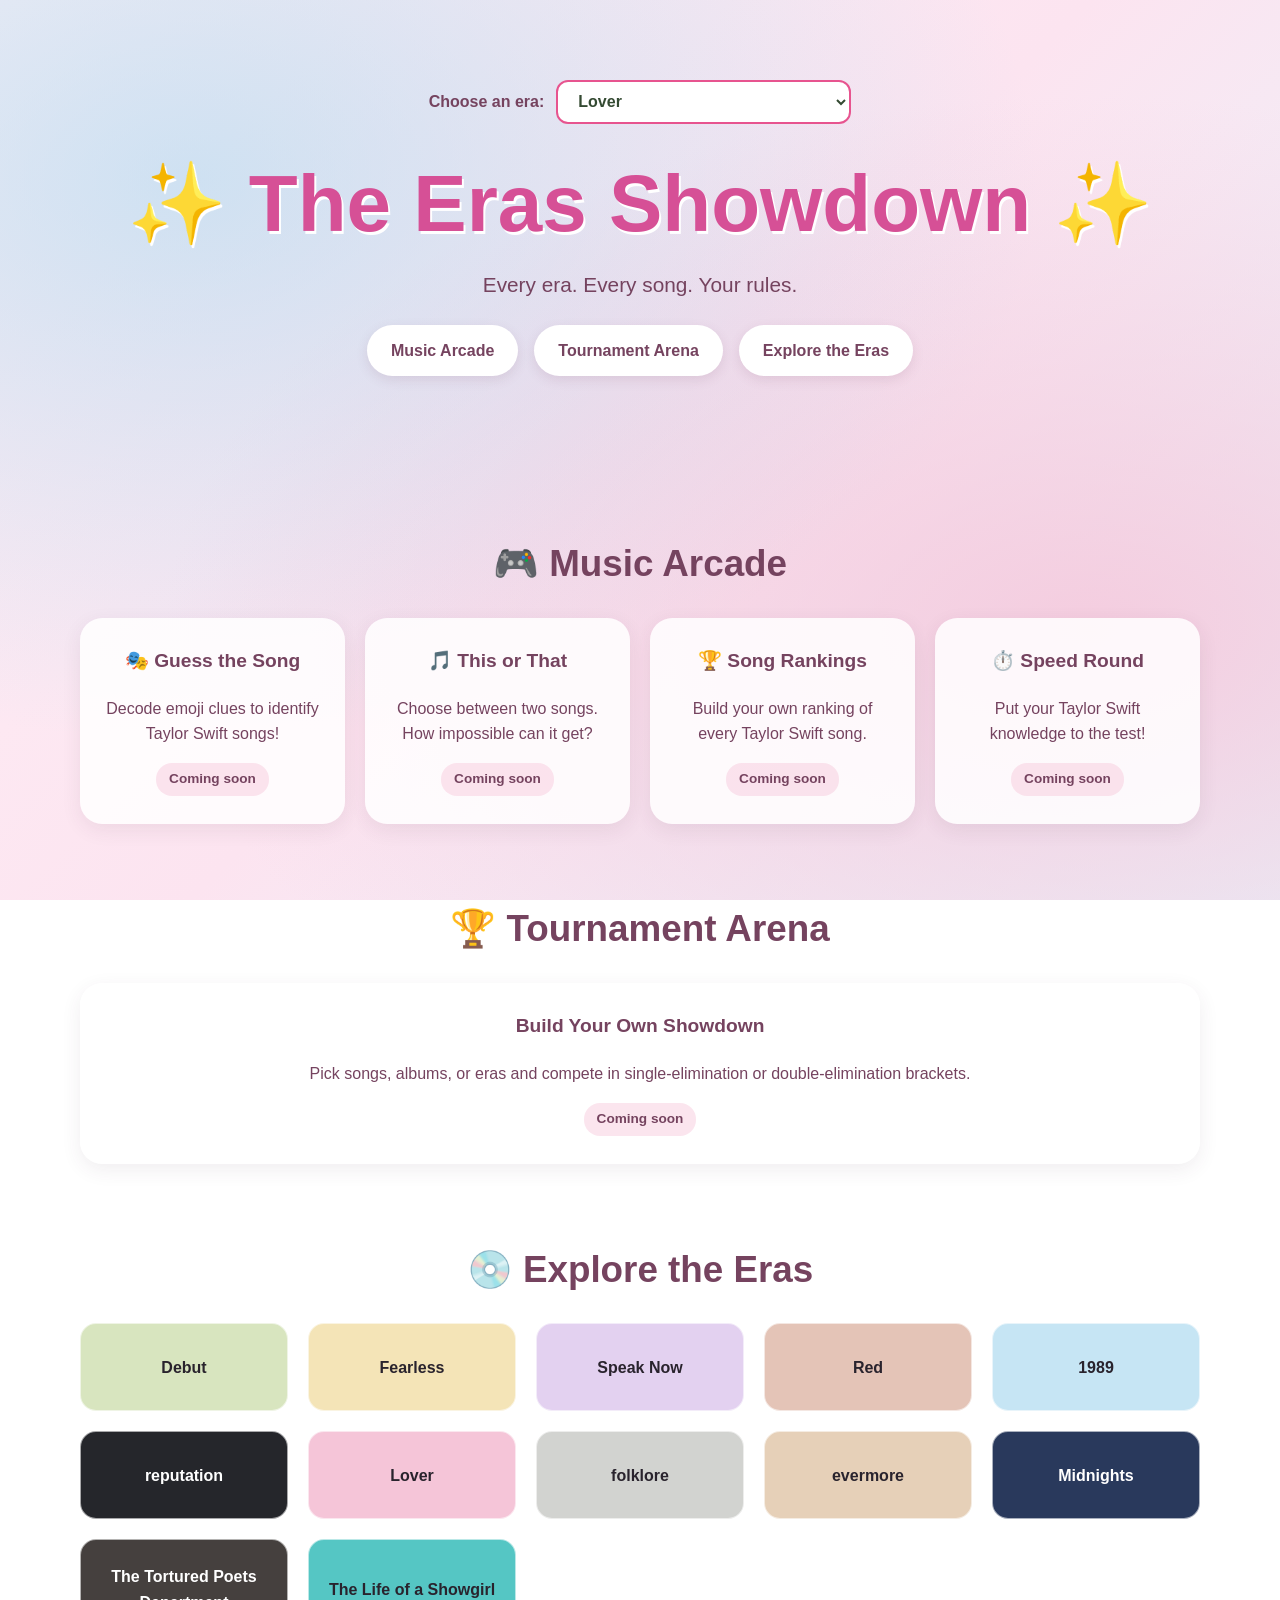
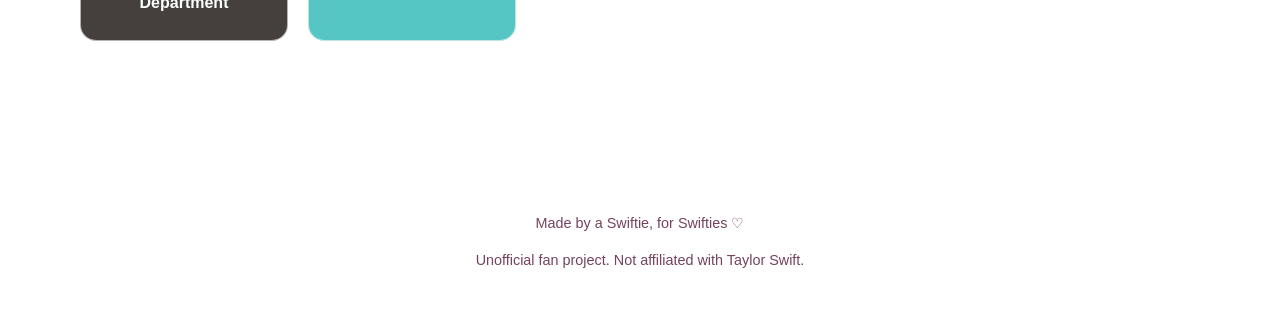
==== index.html @ e81e63b5 "Add first-visit 3-by-4 era chooser and chronological text-only dropdown" ====
<!DOCTYPE html>
<html lang="en">
<head>
  <meta charset="UTF-8">
  <meta name="viewport" content="width=device-width, initial-scale=1.0">
  <meta name="theme-color" content="#fff0f5">
  <title>The Eras Showdown</title>

  <style>
    :root {
      --pink: #dc83ab;
      --light-pink: #f5c5d8;
      --blue: #93cde5;
      --purple: #8554a5;
      --ink: #49354e;
      --white: #ffffff;
    }

    *,
    *::before,
    *::after {
      box-sizing: border-box;
    }

    html {
      scroll-behavior: smooth;
    }

    body {
      margin: 0;
      min-height: 100vh;
      font-family: "Trebuchet MS", Arial, sans-serif;
      line-height: 1.6;
      color: var(--ink);
      background: linear-gradient(
        135deg,
        #fff0f5,
        #dceef9,
        #f5e5fc
      );
    }

    a {
      color: inherit;
    }

    a:focus-visible {
      outline: 3px solid var(--purple);
      outline-offset: 4px;
    }

    /* HERO SECTION */

    header {
      text-align: center;
      padding: clamp(3rem, 8vw, 5rem) 1.25rem;
    }

    h1 {
      font-size: clamp(2.2rem, 7vw, 5rem);
      line-height: 1.2;
      color: #d65096;
      margin: 0;
      text-shadow: 2px 3px var(--white);
    }

    .subtitle {
      font-size: clamp(1rem, 2vw, 1.3rem);
      margin-block: 1rem 1.5rem;
    }

    /* NAVIGATION */

    nav {
      display: flex;
      justify-content: center;
      flex-wrap: wrap;
      gap: 1rem;
      max-width: 65rem;
      margin-inline: auto;
    }

    nav a {
      display: inline-block;
      padding: 0.8rem 1.5rem;
      background: var(--white);
      color: #75435f;
      border-radius: 2rem;
      text-decoration: none;
      font-weight: bold;
      box-shadow: 0 4px 12px #75435f20;
      transition:
        background 0.2s,
        transform 0.2s;
    }

    nav a:hover {
      background: var(--light-pink);
      transform: translateY(-2px);
    }

    /* MAIN LAYOUT */

    main {
      width: min(90%, 70rem);
      margin-inline: auto;
      padding-block: clamp(1.5rem, 4vw, 3rem);
    }

    section {
      margin-bottom: clamp(3rem, 6vw, 5rem);
      scroll-margin-top: 2rem;
    }

    h2 {
      text-align: center;
      font-size: clamp(1.6rem, 4vw, 2.3rem);
      margin-bottom: 1.5rem;
    }

    /* RESPONSIVE CARD GRID */

    .grid {
      display: grid;
      grid-template-columns:
        repeat(
          auto-fit,
          minmax(min(100%, 13rem), 1fr)
        );
      gap: 1.25rem;
    }

    .card {
      padding: 1.75rem 1.4rem;
      background: #ffffffd9;
      border-radius: 1.4rem;
      text-align: center;
      box-shadow: 0 6px 20px #49354e15;
      transition: transform 0.2s;
    }

    .card:hover {
      transform: translateY(-5px);
    }

    .card h3 {
      margin-top: 0;
      font-size: 1.2rem;
    }

    .card p {
      margin-bottom: 1rem;
    }

    .coming-soon {
      display: inline-block;
      font-size: 0.85rem;
      font-weight: bold;
      color: #75435f;
      background: #f5c5d870;
      border-radius: 1rem;
      padding: 0.35rem 0.8rem;
    }

    /* ALBUM THEMES */

    .era {
      padding: 1.5rem 0.75rem;
      min-height: 5.5rem;
      display: flex;
      align-items: center;
      justify-content: center;
      border-radius: 1rem;
      text-align: center;
      font-weight: bold;
      color: #29232d;
      border: 1px solid #ffffff99;
    }

    .debut {
      background: #d8e5bf;
    }

    .fearless {
      background: #f4e4b7;
    }

    .speak-now {
      background: #e3d1f0;
    }

    .red {
      background: #e4c4b7;
    }

    .nineteen-eighty-nine {
      background: #c6e5f4;
    }

    .reputation {
      background: #25262b;
      color: white;
    }

    .lover {
      background: #f5c5d8;
    }

    .folklore {
      background: #d2d3d0;
    }

    .evermore {
      background: #e6d0b8;
    }

    .midnights {
      background: #29395c;
      color: white;
    }

    .ttpd {
      background: #45403e;
      color: white;
    }

    .showgirl {
      background: #55c6c4;
    }

    /* FOOTER */

    footer {
      text-align: center;
      padding: 2rem 1.25rem;
      font-size: 0.9rem;
    }

    /* SMALL SCREEN ADJUSTMENTS */

    @media (max-width: 40rem) {
      main {
        width: 92%;
      }

      nav {
        flex-direction: column;
        align-items: stretch;
      }

      nav a {
        width: 100%;
      }

      .card {
        padding: 1.5rem 1rem;
      }
    }

    /* ACCESSIBILITY */

    @media (prefers-reduced-motion: reduce) {
      html {
        scroll-behavior: auto;
      }

      *,
      *::before,
      *::after {
        transition: none !important;
      }
    }

    /* Temporary theme testing controls */
    .theme-test-controls {
      display: flex;
      justify-content: center;
      align-items: center;
      flex-wrap: wrap;
      gap: 0.75rem;
      margin-bottom: 2rem;
      color: var(--text, #75435F);
      font-weight: bold;
    }
    
    .theme-test-controls select {
      padding: 0.65rem 1rem;
      border: 2px solid var(--accent, #E7548F);
      border-radius: 0.75rem;
      background: white;
      color: #344A32;
      font: inherit;
      cursor: pointer;
    }


    /* First-visit theme chooser: 3 columns by 4 rows. */
    .theme-welcome[hidden] { display: none; }
    .theme-welcome {
      position: fixed;
      inset: 0;
      z-index: 1000;
      display: grid;
      place-items: center;
      padding: 1rem;
      background: #1f1826d9;
      overflow-y: auto;
    }
    .theme-welcome-panel {
      width: min(100%, 48rem);
      max-height: calc(100vh - 2rem);
      overflow-y: auto;
      padding: clamp(1rem, 3vw, 2rem);
      background: #fffafc;
      color: #38234d;
      border-radius: 1.25rem;
      box-shadow: 0 16px 60px #0005;
      text-align: center;
    }
    .theme-welcome-panel h2 { margin: 0 0 .3rem; }
    .theme-welcome-panel p { margin: 0 0 1.25rem; }
    .theme-welcome-grid {
      display: grid;
      grid-template-columns: repeat(3, minmax(0, 1fr));
      gap: .75rem;
    }
    .theme-choice {
      display: grid;
      place-items: center;
      min-height: 5.2rem;
      padding: .8rem .5rem;
      border: 2px solid #ffffffa6;
      border-radius: .9rem;
      background: var(--tile-bg);
      color: var(--tile-text);
      font: inherit;
      font-weight: bold;
      line-height: 1.25;
      cursor: pointer;
      transition: transform .2s, box-shadow .2s;
    }
    .theme-choice:hover { transform: translateY(-3px); box-shadow: 0 5px 14px #0002; }
    .theme-choice:focus-visible { outline: 3px solid #8554a5; outline-offset: 3px; }
    @media (max-width: 30rem) {
      .theme-welcome-panel { padding: .9rem; }
      .theme-welcome-grid { gap: .4rem; }
      .theme-choice { min-height: 4.6rem; padding: .5rem .25rem; font-size: .75rem; }
    }
    @media (prefers-reduced-motion: reduce) {
      .theme-choice { transition: none; }
    }

  </style>
</head>

<body>
<div id="theme-decorations" aria-hidden="true"></div>

  <div id="theme-welcome" class="theme-welcome" role="dialog" aria-modal="true" aria-labelledby="theme-welcome-title" hidden>
    <div class="theme-welcome-panel">
      <h2 id="theme-welcome-title">Welcome to The Eras Showdown</h2>
      <p>Choose your era to get started. You can change it anytime!</p>
      <div class="theme-welcome-grid" aria-label="Choose your starting era">
        <button type="button" class="theme-choice" data-theme="debut" style="--tile-bg:#D8E5BF;--tile-text:#344A32">Debut</button>
        <button type="button" class="theme-choice" data-theme="fearless" style="--tile-bg:#F4E4B7;--tile-text:#57401F">Fearless</button>
        <button type="button" class="theme-choice" data-theme="speakNow" style="--tile-bg:#E3D1F0;--tile-text:#38234D">Speak Now</button>
        <button type="button" class="theme-choice" data-theme="red" style="--tile-bg:#E4C4B7;--tile-text:#45252B">Red</button>
        <button type="button" class="theme-choice" data-theme="nineteenEightyNine" style="--tile-bg:#C6E5F4;--tile-text:#29485D">1989</button>
        <button type="button" class="theme-choice" data-theme="reputation" style="--tile-bg:#25262B;--tile-text:#FFFFFF">reputation</button>
        <button type="button" class="theme-choice" data-theme="lover" style="--tile-bg:#F5C7DB;--tile-text:#75435F">Lover</button>
        <button type="button" class="theme-choice" data-theme="folklore" style="--tile-bg:#D2D3D0;--tile-text:#363B39">folklore</button>
        <button type="button" class="theme-choice" data-theme="evermore" style="--tile-bg:#E6D0B8;--tile-text:#49352D">evermore</button>
        <button type="button" class="theme-choice" data-theme="midnights" style="--tile-bg:#2A2F4F;--tile-text:#EEE6E3">Midnights</button>
        <button type="button" class="theme-choice" data-theme="ttpd" style="--tile-bg:#4A4540;--tile-text:#EAE4DB">The Tortured Poets Department</button>
        <button type="button" class="theme-choice" data-theme="tloas" style="--tile-bg:#6FC4B0;--tile-text:#0E4F4A">The Life of a Showgirl</button>
      </div>
    </div>
  </div>


  <header>
    <div class="theme-test-controls">
      <label for="theme-test-select">
        Choose an era:
      </label>
    
      <select id="theme-test-select">
        <option value="debut">Debut</option>
        <option value="fearless">Fearless</option>
        <option value="speakNow">Speak Now</option>
        <option value="red">Red</option>
        <option value="nineteenEightyNine">1989</option>
        <option value="reputation">reputation</option>
        <option value="lover">Lover</option>
        <option value="folklore">folklore</option>
        <option value="evermore">evermore</option>
        <option value="midnights">Midnights</option>
        <option value="ttpd">The Tortured Poets Department</option>
        <option value="tloas">The Life of a Showgirl</option>
      </select>
    </div>
    
    <h1>✨ The Eras Showdown ✨</h1>

    <p class="subtitle">
      Every era. Every song. Your rules.
    </p>

    <nav aria-label="Main navigation">
      <a href="#games">Music Arcade</a>
      <a href="#tournaments">Tournament Arena</a>
      <a href="#eras">Explore the Eras</a>
    </nav>
  </header>

  <main>

    <!-- MUSIC ARCADE -->

    <section id="games">
      <h2>🎮 Music Arcade</h2>

      <div class="grid">

        <article class="card">
          <h3>🎭 Guess the Song</h3>
          <p>
            Decode emoji clues to identify
            Taylor Swift songs!
          </p>
          <span class="coming-soon">Coming soon</span>
        </article>

        <article class="card">
          <h3>🎵 This or That</h3>
          <p>
            Choose between two songs.
            How impossible can it get?
          </p>
          <span class="coming-soon">Coming soon</span>
        </article>

        <article class="card">
          <h3>🏆 Song Rankings</h3>
          <p>
            Build your own ranking
            of every Taylor Swift song.
          </p>
          <span class="coming-soon">Coming soon</span>
        </article>

        <article class="card">
          <h3>⏱️ Speed Round</h3>
          <p>
            Put your Taylor Swift knowledge
            to the test!
          </p>
          <span class="coming-soon">Coming soon</span>
        </article>

      </div>
    </section>

    <!-- TOURNAMENT ARENA -->

    <section id="tournaments">
      <h2>🏆 Tournament Arena</h2>

      <article class="card">
        <h3>Build Your Own Showdown</h3>
        <p>
          Pick songs, albums, or eras and compete
          in single-elimination or
          double-elimination brackets.
        </p>
        <span class="coming-soon">Coming soon</span>
      </article>
    </section>

    <!-- ALL TWELVE ERAS -->

    <section id="eras">
      <h2>💿 Explore the Eras</h2>

      <div class="grid">
        <div class="era debut">Debut</div>
        <div class="era fearless">Fearless</div>
        <div class="era speak-now">Speak Now</div>
        <div class="era red">Red</div>
        <div class="era nineteen-eighty-nine">1989</div>
        <div class="era reputation">reputation</div>
        <div class="era lover">Lover</div>
        <div class="era folklore">folklore</div>
        <div class="era evermore">evermore</div>
        <div class="era midnights">Midnights</div>
        <div class="era ttpd">
          The Tortured Poets Department
        </div>
        <div class="era showgirl">
          The Life of a Showgirl
        </div>
      </div>
    </section>

  </main>

  <footer>
    <p>Made by a Swiftie, for Swifties ♡</p>
    <p>
      Unofficial fan project.
      Not affiliated with Taylor Swift.
    </p>
  </footer>

<script type="module" src="./js/main.js"></script>
</body>
</html>
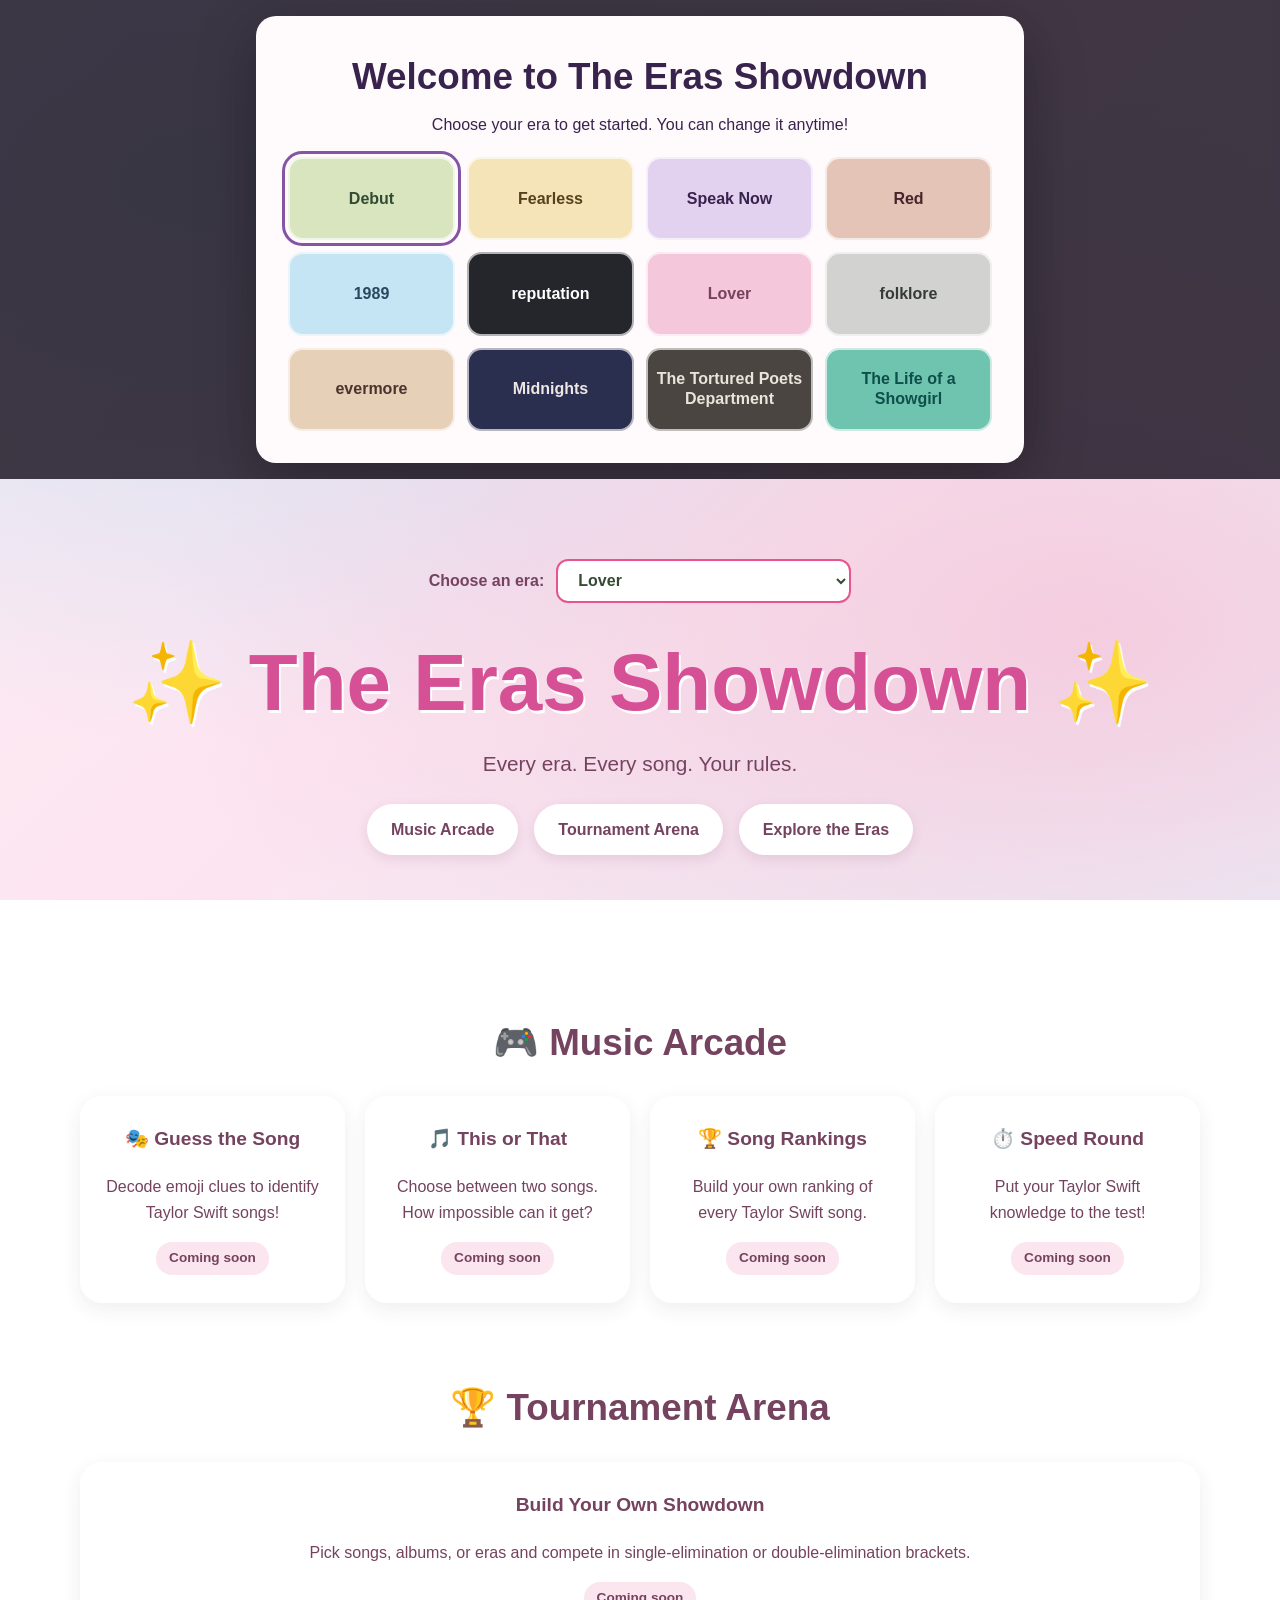
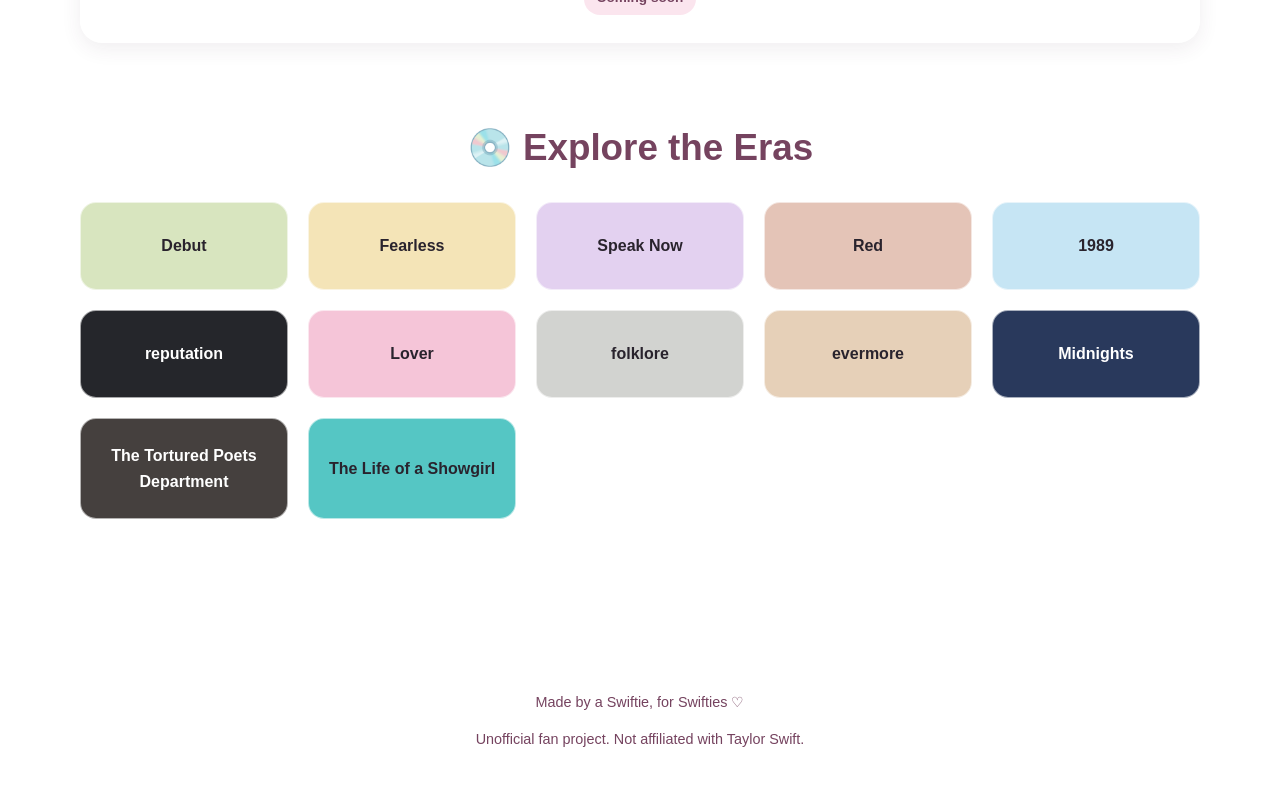
==== commit 6ef7aebf: "Display welcome era choices in four columns and three rows" ====
--- a/index.html
+++ b/index.html
@@ -322,7 +322,7 @@
     .theme-welcome-panel p { margin: 0 0 1.25rem; }
     .theme-welcome-grid {
       display: grid;
-      grid-template-columns: repeat(3, minmax(0, 1fr));
+      grid-template-columns: repeat(4, minmax(0, 1fr));
       gap: .75rem;
     }
     .theme-choice {
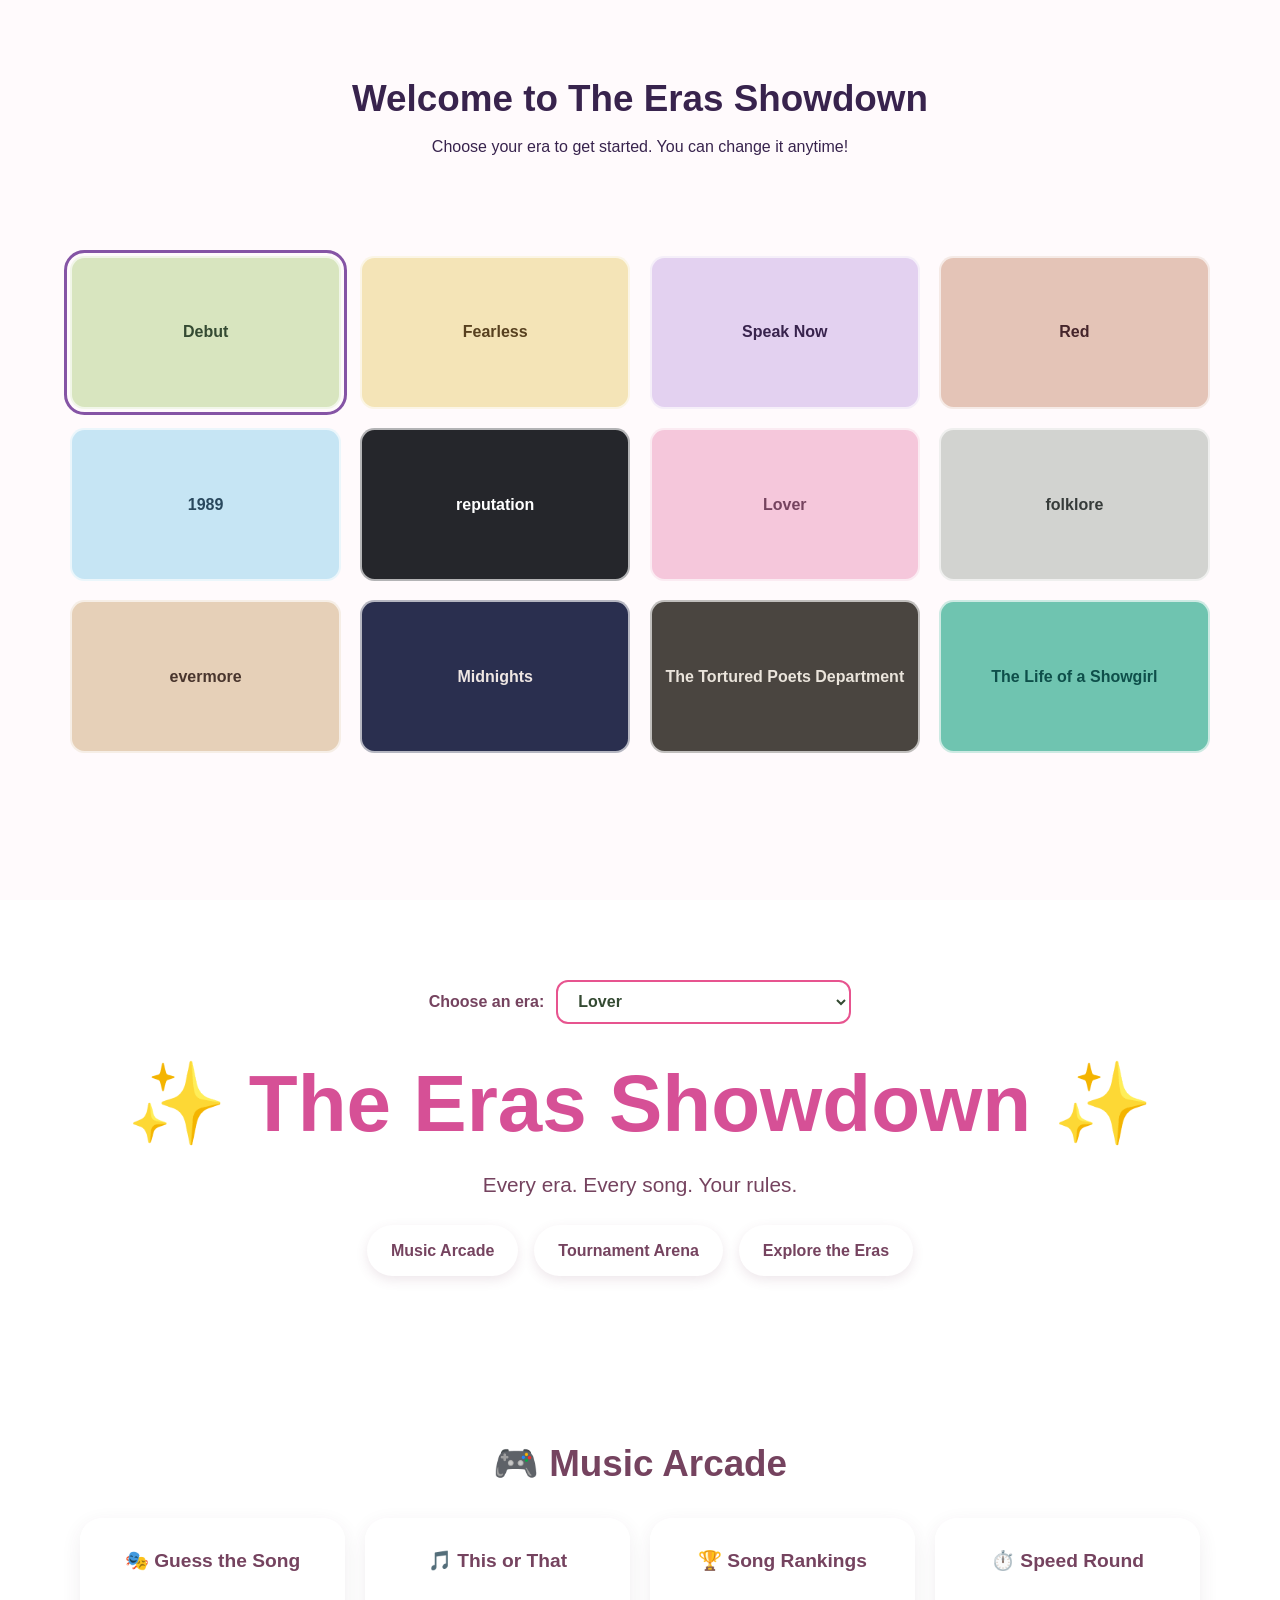
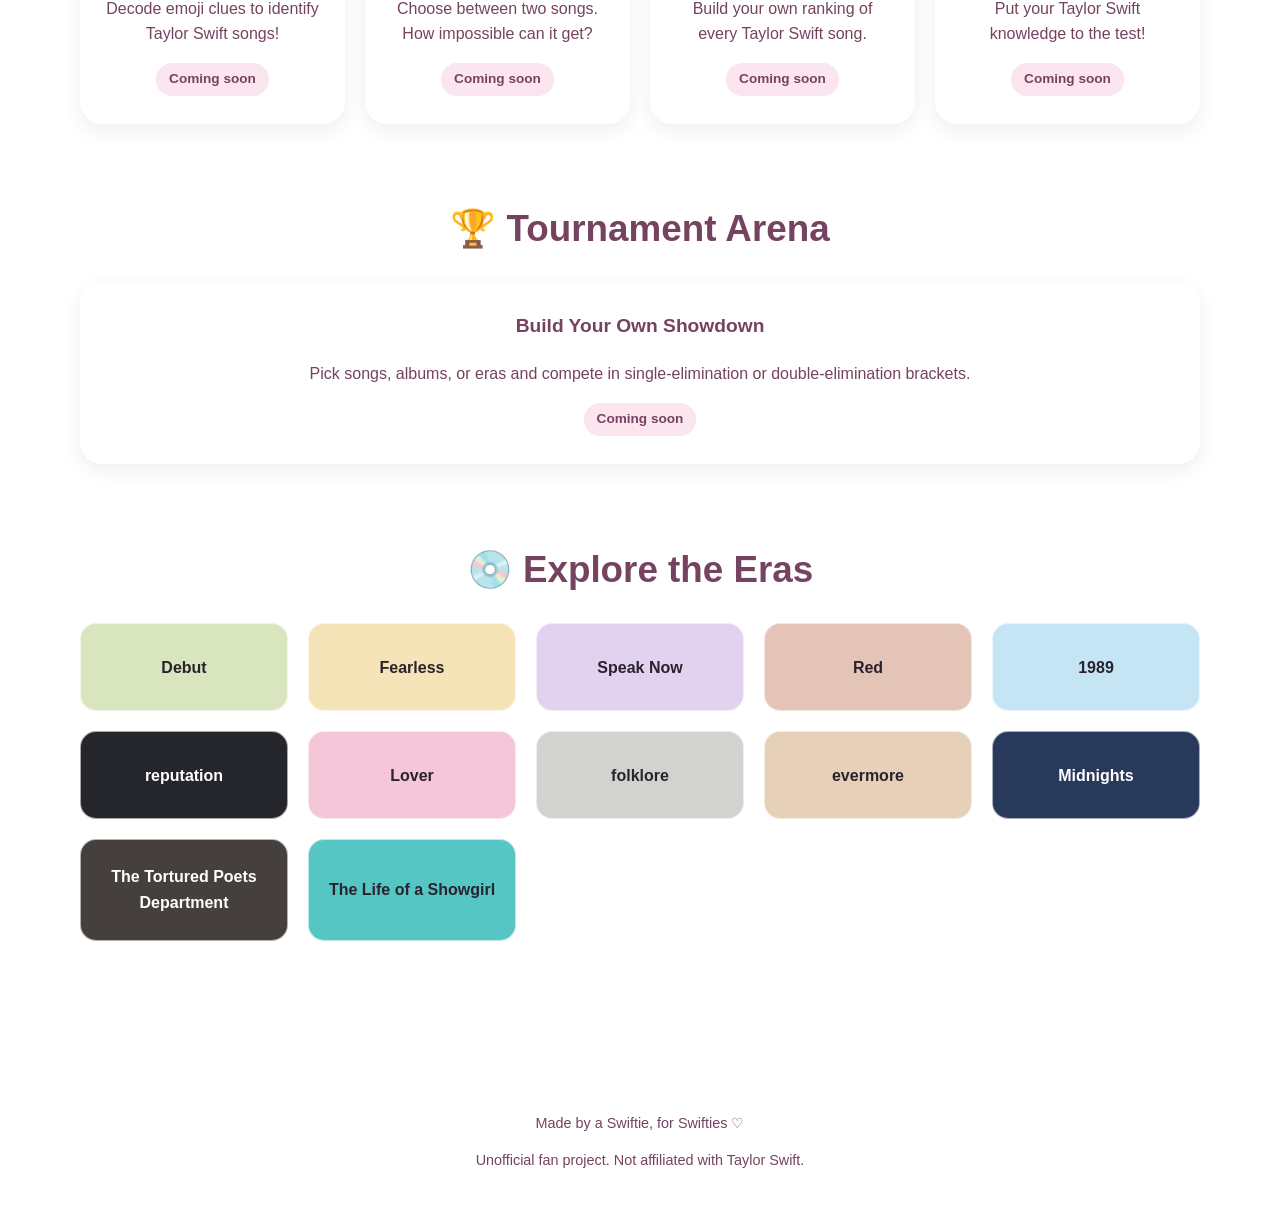
==== commit 0d415443: "Make first-visit era selection a fullscreen experience" ====
--- a/index.html
+++ b/index.html
@@ -295,7 +295,13 @@
     }
 
 
-    /* First-visit theme chooser: 3 columns by 4 rows. */
+    /* First-visit fullscreen theme chooser: four columns by three rows. */
+    /* Override album CSS that positions every body child relatively. */
+    body > #theme-welcome.theme-welcome {
+      position: fixed;
+      inset: 0;
+      z-index: 1000;
+    }
     .theme-welcome[hidden] { display: none; }
     .theme-welcome {
       position: fixed;
@@ -303,19 +309,21 @@
       z-index: 1000;
       display: grid;
       place-items: center;
-      padding: 1rem;
-      background: #1f1826d9;
+      padding: clamp(1rem, 3vw, 3rem);
+      background: #fffafc;
       overflow-y: auto;
     }
     .theme-welcome-panel {
-      width: min(100%, 48rem);
-      max-height: calc(100vh - 2rem);
-      overflow-y: auto;
+      width: min(100%, 88rem);
+      min-height: calc(100dvh - clamp(2rem, 6vw, 6rem));
+      display: flex;
+      flex-direction: column;
+      justify-content: center;
       padding: clamp(1rem, 3vw, 2rem);
-      background: #fffafc;
+      background: transparent;
       color: #38234d;
-      border-radius: 1.25rem;
-      box-shadow: 0 16px 60px #0005;
+      border-radius: 0;
+      box-shadow: none;
       text-align: center;
     }
     .theme-welcome-panel h2 { margin: 0 0 .3rem; }
@@ -323,12 +331,14 @@
     .theme-welcome-grid {
       display: grid;
       grid-template-columns: repeat(4, minmax(0, 1fr));
-      gap: .75rem;
+      gap: clamp(.6rem, 1.5vw, 1.5rem);
+      flex: 1;
+      align-content: center;
     }
     .theme-choice {
       display: grid;
       place-items: center;
-      min-height: 5.2rem;
+      min-height: clamp(6rem, 17vh, 12rem);
       padding: .8rem .5rem;
       border: 2px solid #ffffffa6;
       border-radius: .9rem;
@@ -345,7 +355,7 @@
     @media (max-width: 30rem) {
       .theme-welcome-panel { padding: .9rem; }
       .theme-welcome-grid { gap: .4rem; }
-      .theme-choice { min-height: 4.6rem; padding: .5rem .25rem; font-size: .75rem; }
+      .theme-choice { min-height: clamp(5rem, 16vh, 8rem); padding: .5rem .25rem; font-size: .75rem; }
     }
     @media (prefers-reduced-motion: reduce) {
       .theme-choice { transition: none; }
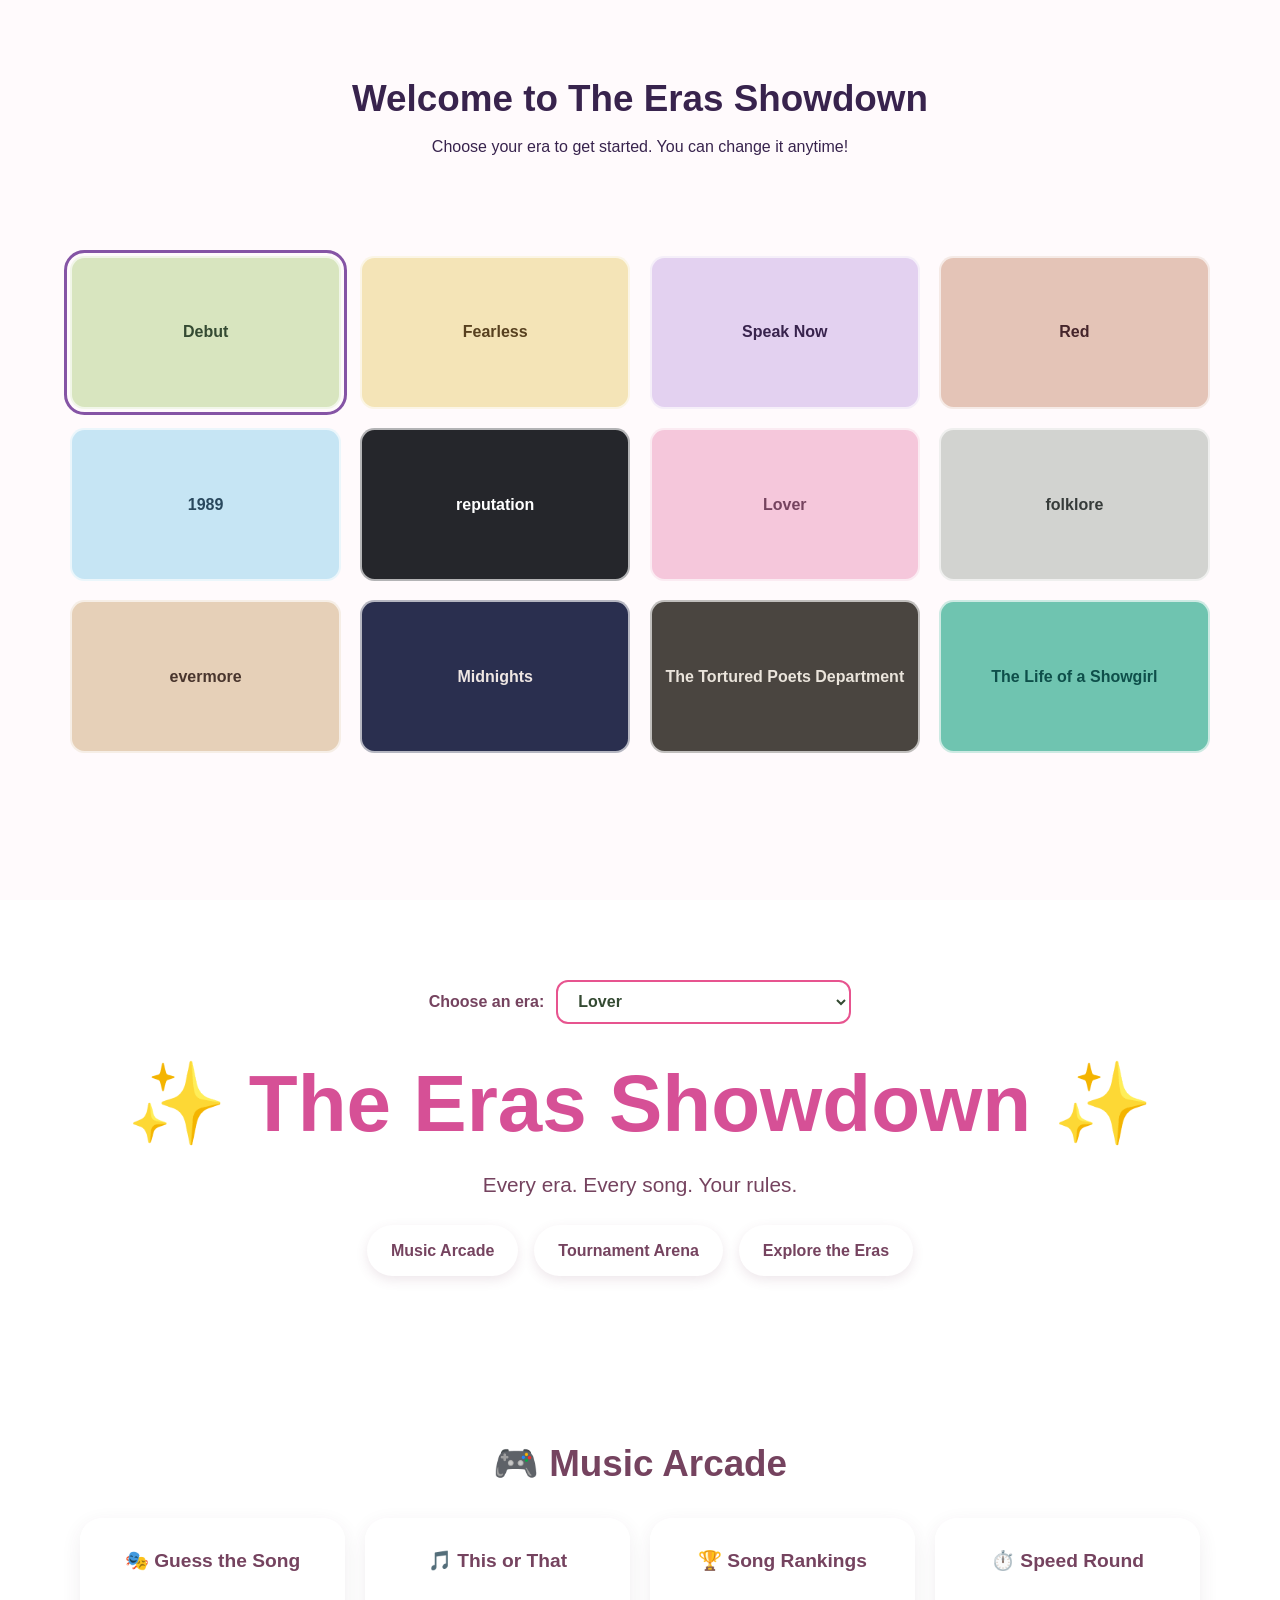
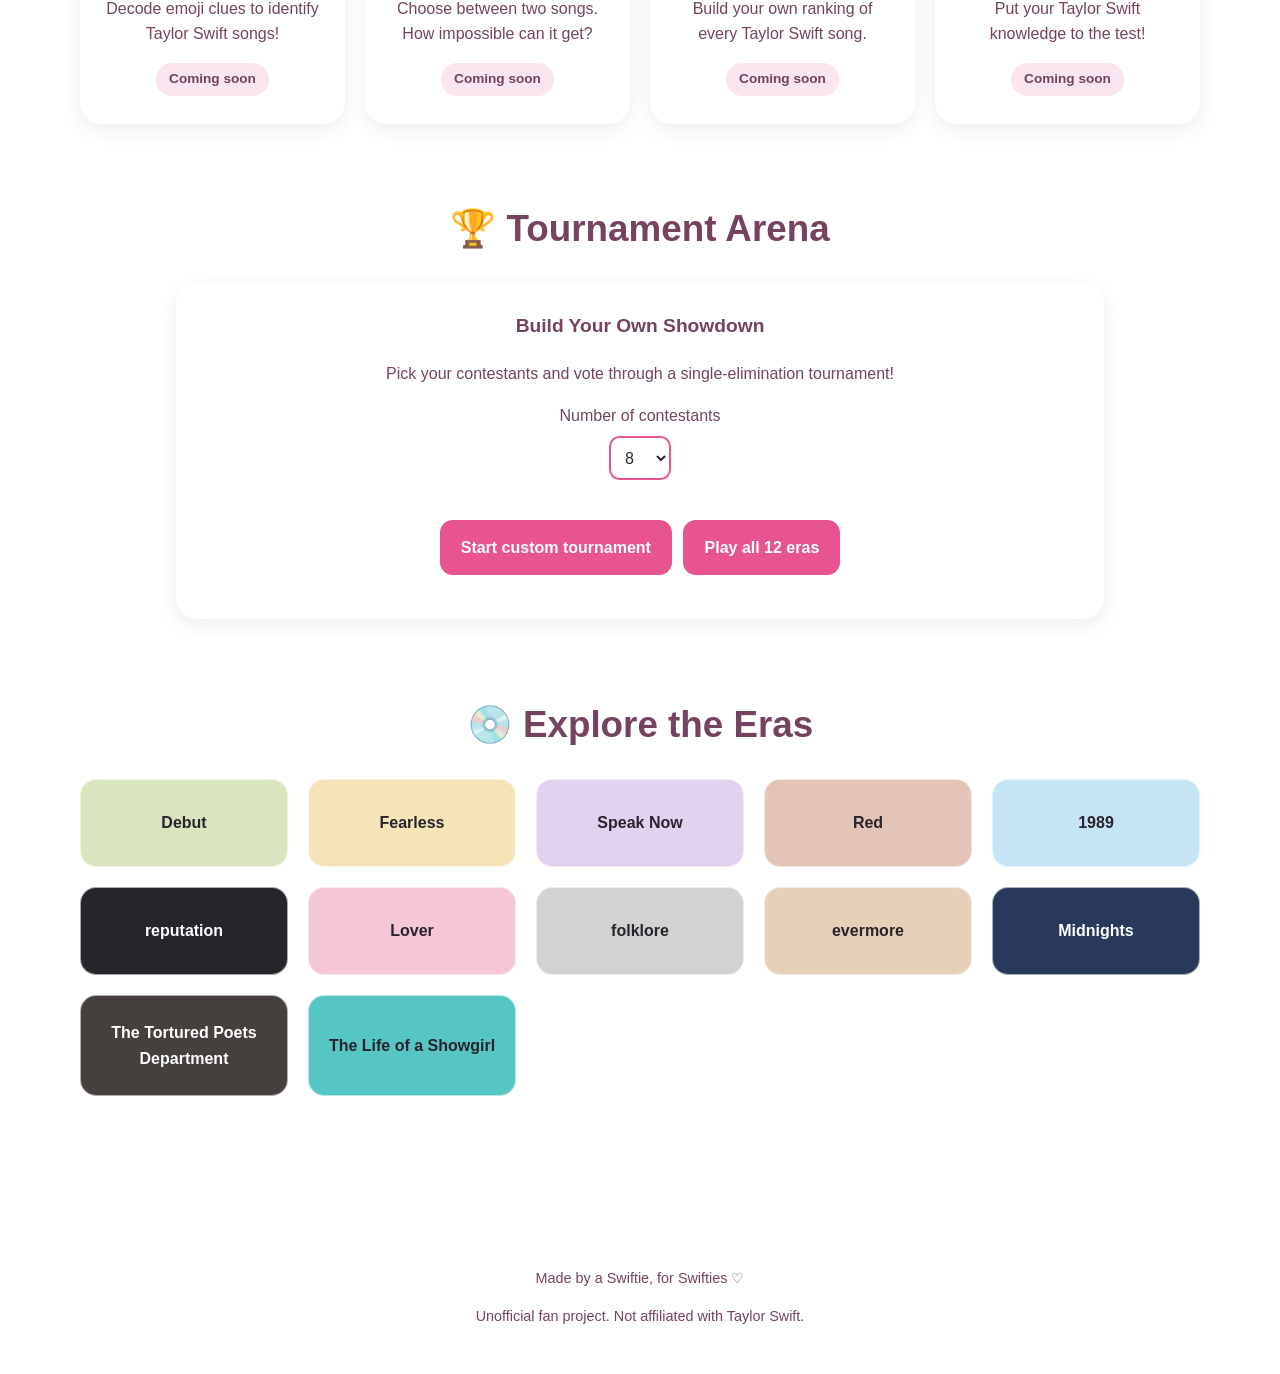
==== commit 116a9132: "Add tournament setup form and interactive matchup interface" ====
--- a/index.html
+++ b/index.html
@@ -360,6 +360,47 @@
     @media (prefers-reduced-motion: reduce) {
       .theme-choice { transition: none; }
     }
+
+
+    /* TOURNAMENT ARENA */
+    .tournament-card { max-width: 58rem; margin-inline: auto; }
+    #tournament-setup[hidden] { display: none; }
+    #tournament-size, .tournament-field input {
+      border: 2px solid var(--accent, #8554a5);
+      border-radius: .65rem;
+      padding: .65rem;
+      font: inherit;
+      background: #fff;
+      color: #29232d;
+    }
+    #tournament-size { display: block; margin: .5rem auto 1.2rem; }
+    .tournament-fields {
+      display: grid;
+      grid-template-columns: repeat(2, minmax(0, 1fr));
+      gap: .8rem;
+      text-align: left;
+    }
+    .tournament-field { display: grid; gap: .2rem; font-weight: bold; }
+    .tournament-field input { width: 100%; min-width: 0; }
+    .tournament-actions { display: flex; flex-wrap: wrap; justify-content: center; gap: .7rem; margin-top: 1.3rem; }
+    .tournament-action, .tournament-contestant, .tournament-reset {
+      font: inherit;
+      cursor: pointer;
+      padding: .8rem 1.2rem;
+      border-radius: .8rem;
+      border: 2px solid var(--accent, #8554a5);
+      background: #fff;
+      color: #29232d;
+      font-weight: bold;
+    }
+    .tournament-action { background: var(--accent, #8554a5); color: #fff; }
+    .tournament-matchup { display: flex; justify-content: center; align-items: center; flex-wrap: wrap; gap: 1rem; margin: 1.5rem 0; }
+    .tournament-contestant { flex: 1 1 12rem; overflow-wrap: anywhere; }
+    .tournament-contestant:hover, .tournament-action:hover { filter: brightness(.92); transform: translateY(-2px); }
+    .tournament-history { text-align: left; margin-top: 1.5rem; overflow-wrap: anywhere; }
+    .tournament-champion { font-size: 1.5rem; font-weight: bold; }
+    .tournament-reset { margin-top: 1rem; }
+    @media (max-width: 35rem) { .tournament-fields { grid-template-columns: 1fr; } }
 
   </style>
 </head>
@@ -477,14 +518,24 @@
     <section id="tournaments">
       <h2>🏆 Tournament Arena</h2>
 
-      <article class="card">
+      <article class="card tournament-card" id="tournament-app">
         <h3>Build Your Own Showdown</h3>
-        <p>
-          Pick songs, albums, or eras and compete
-          in single-elimination or
-          double-elimination brackets.
-        </p>
-        <span class="coming-soon">Coming soon</span>
+        <p>Pick your contestants and vote through a single-elimination tournament!</p>
+        <form id="tournament-setup">
+          <label for="tournament-size">Number of contestants</label>
+          <select id="tournament-size">
+            <option value="4">4</option>
+            <option value="8" selected>8</option>
+            <option value="16">16</option>
+          </select>
+          <div id="tournament-fields" class="tournament-fields"></div>
+          <div class="tournament-actions">
+            <button type="submit" class="tournament-action">Start custom tournament</button>
+            <button type="button" id="tournament-eras" class="tournament-action">Play all 12 eras</button>
+          </div>
+          <p id="tournament-message" role="status"></p>
+        </form>
+        <div id="tournament-bracket" aria-live="polite"></div>
       </article>
     </section>
 
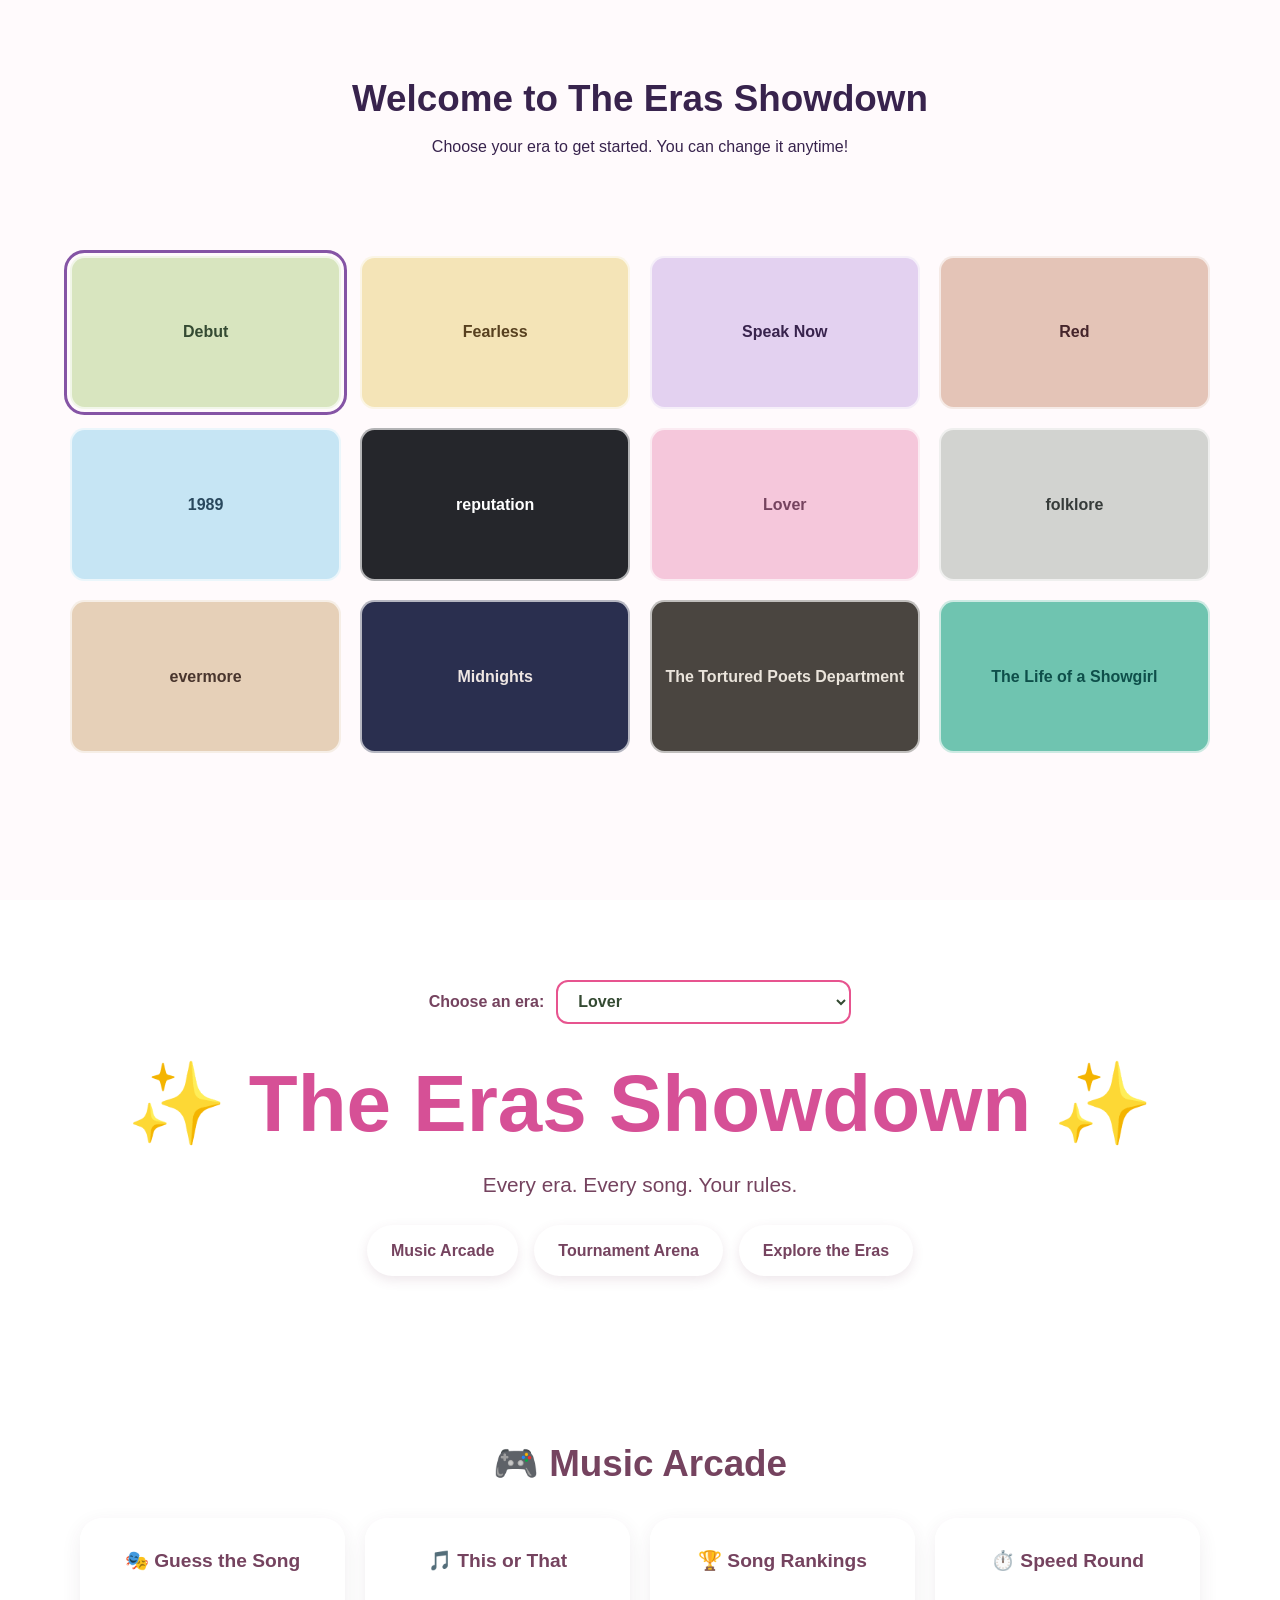
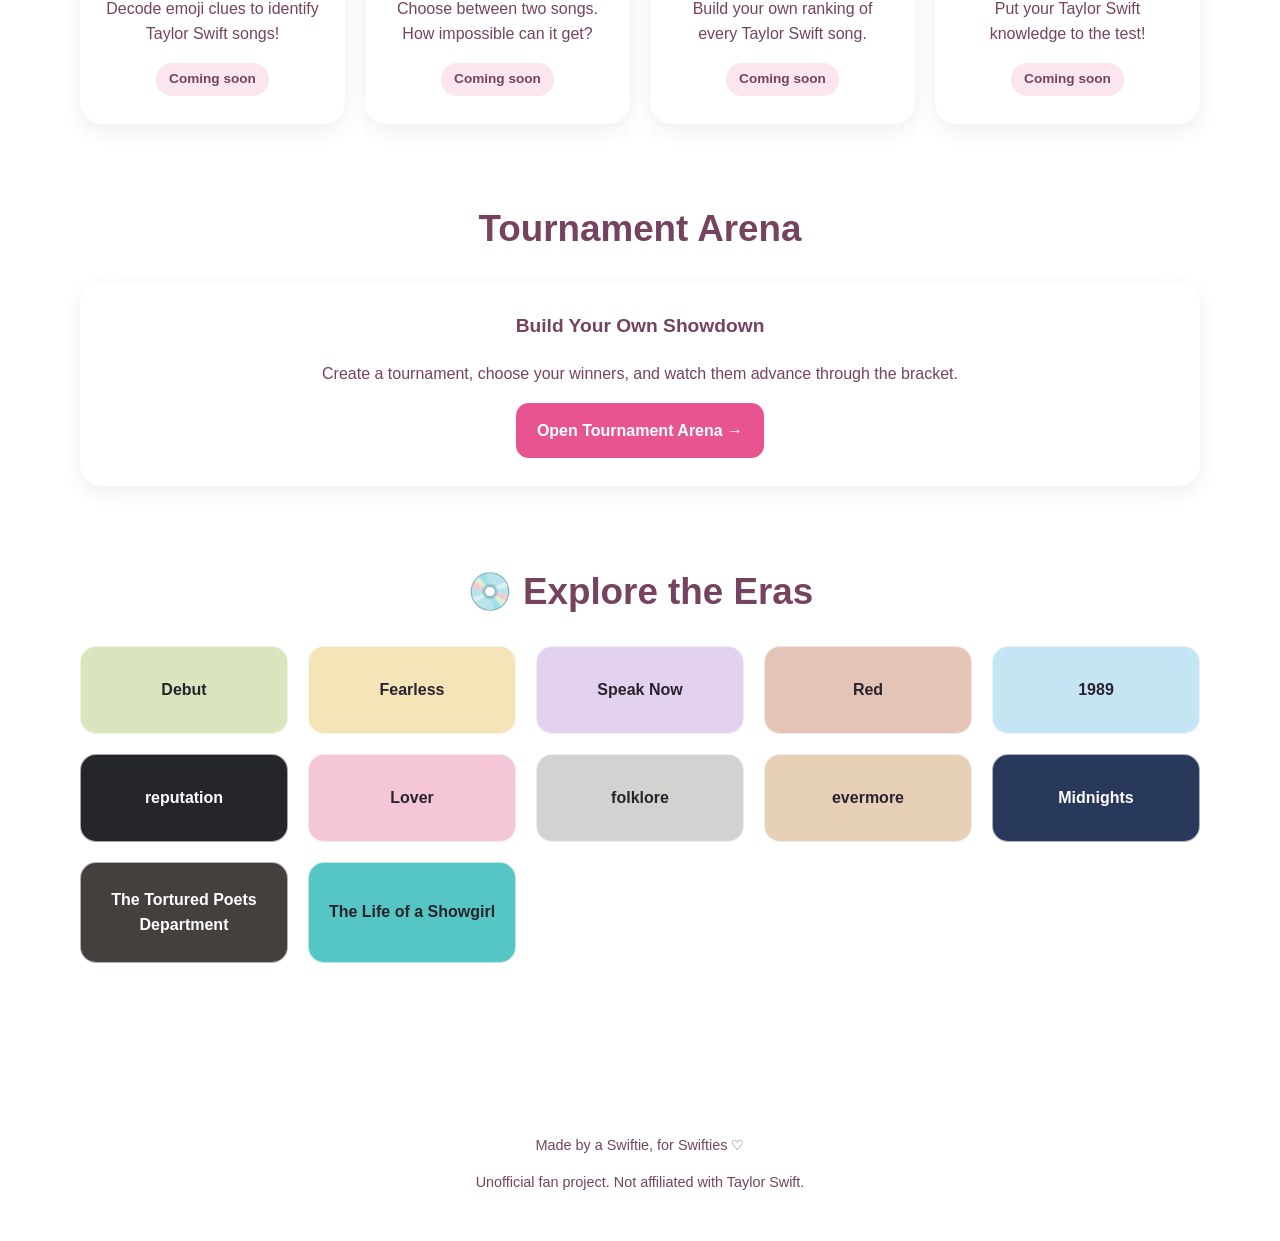
==== commit dbef5cdc: "Link homepage Tournament Arena to standalone bracket page" ====
--- a/index.html
+++ b/index.html
@@ -460,7 +460,7 @@
 
     <nav aria-label="Main navigation">
       <a href="#games">Music Arcade</a>
-      <a href="#tournaments">Tournament Arena</a>
+      <a href="./tournament.html">Tournament Arena</a>
       <a href="#eras">Explore the Eras</a>
     </nav>
   </header>
@@ -516,26 +516,11 @@
     <!-- TOURNAMENT ARENA -->
 
     <section id="tournaments">
-      <h2>🏆 Tournament Arena</h2>
-
-      <article class="card tournament-card" id="tournament-app">
+      <h2>Tournament Arena</h2>
+      <article class="card">
         <h3>Build Your Own Showdown</h3>
-        <p>Pick your contestants and vote through a single-elimination tournament!</p>
-        <form id="tournament-setup">
-          <label for="tournament-size">Number of contestants</label>
-          <select id="tournament-size">
-            <option value="4">4</option>
-            <option value="8" selected>8</option>
-            <option value="16">16</option>
-          </select>
-          <div id="tournament-fields" class="tournament-fields"></div>
-          <div class="tournament-actions">
-            <button type="submit" class="tournament-action">Start custom tournament</button>
-            <button type="button" id="tournament-eras" class="tournament-action">Play all 12 eras</button>
-          </div>
-          <p id="tournament-message" role="status"></p>
-        </form>
-        <div id="tournament-bracket" aria-live="polite"></div>
+        <p>Create a tournament, choose your winners, and watch them advance through the bracket.</p>
+        <a class="tournament-action" href="./tournament.html" style="display:inline-block;text-decoration:none">Open Tournament Arena →</a>
       </article>
     </section>
 
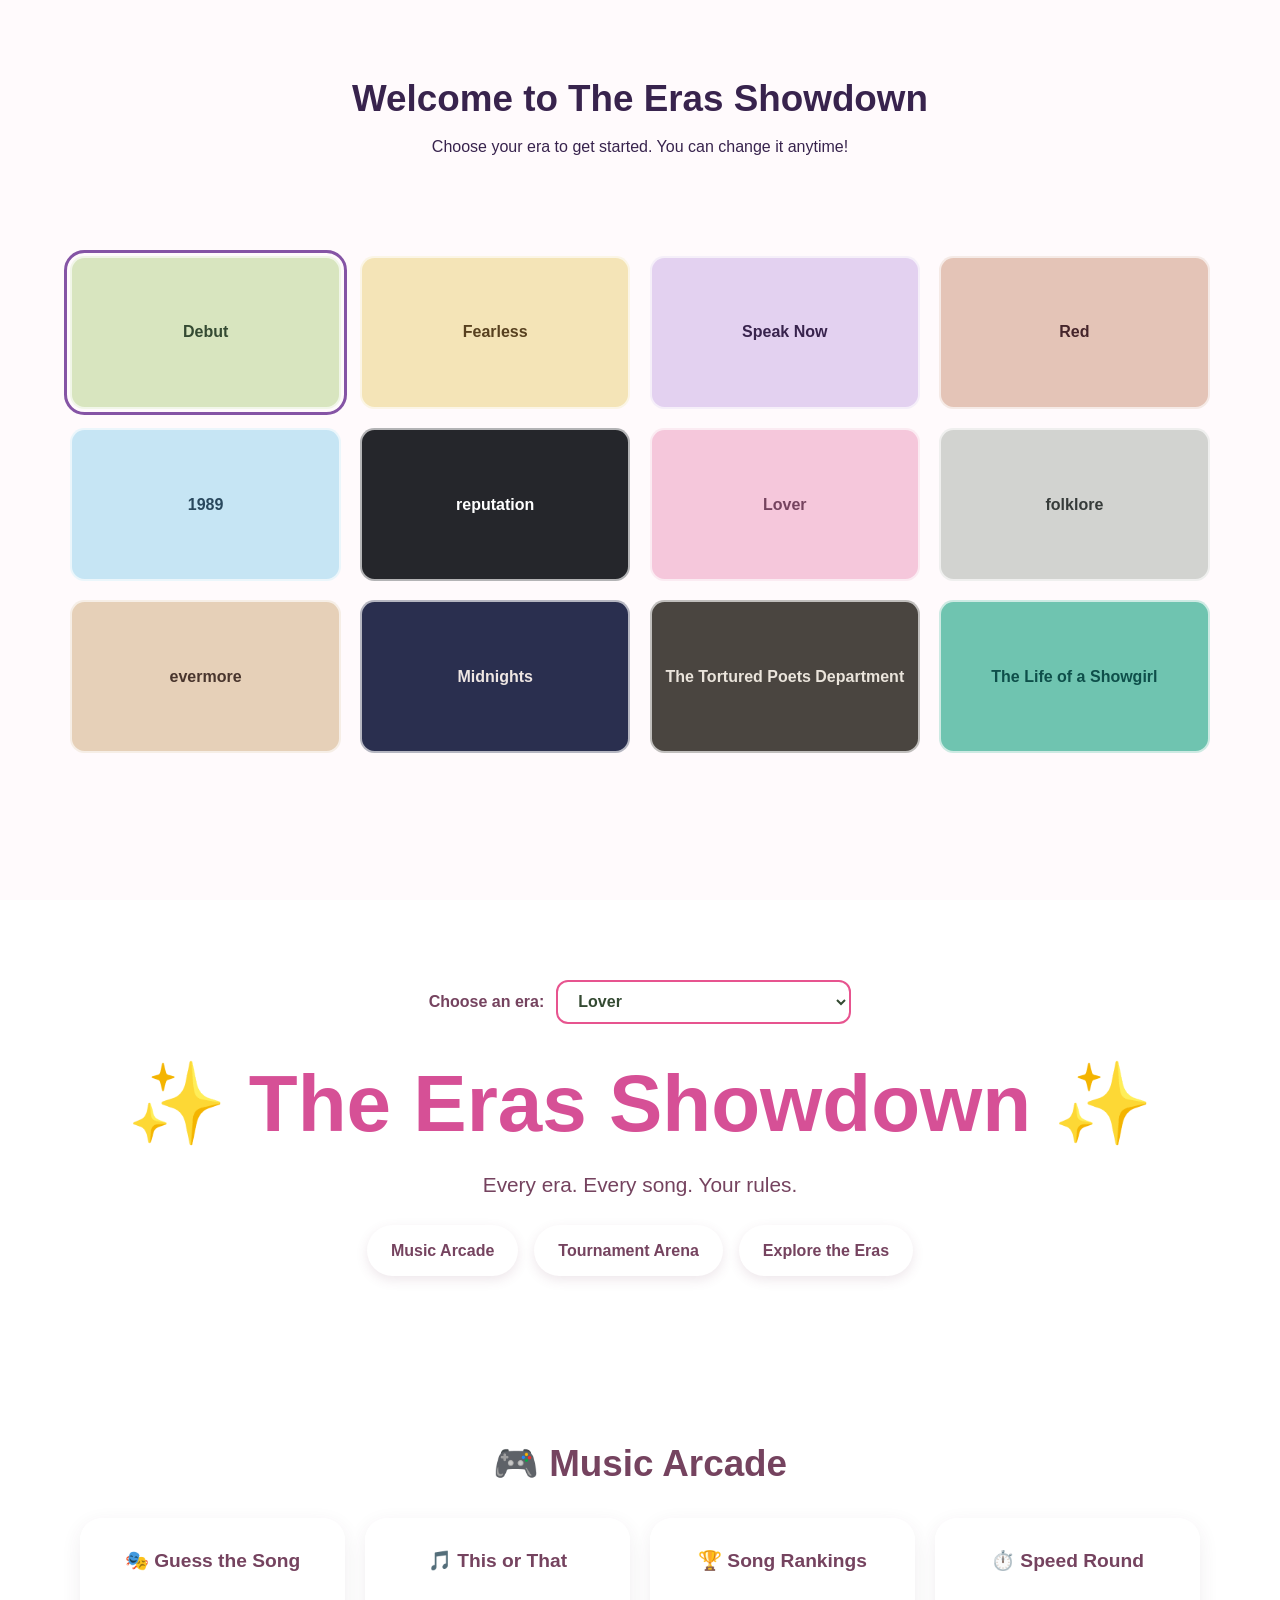
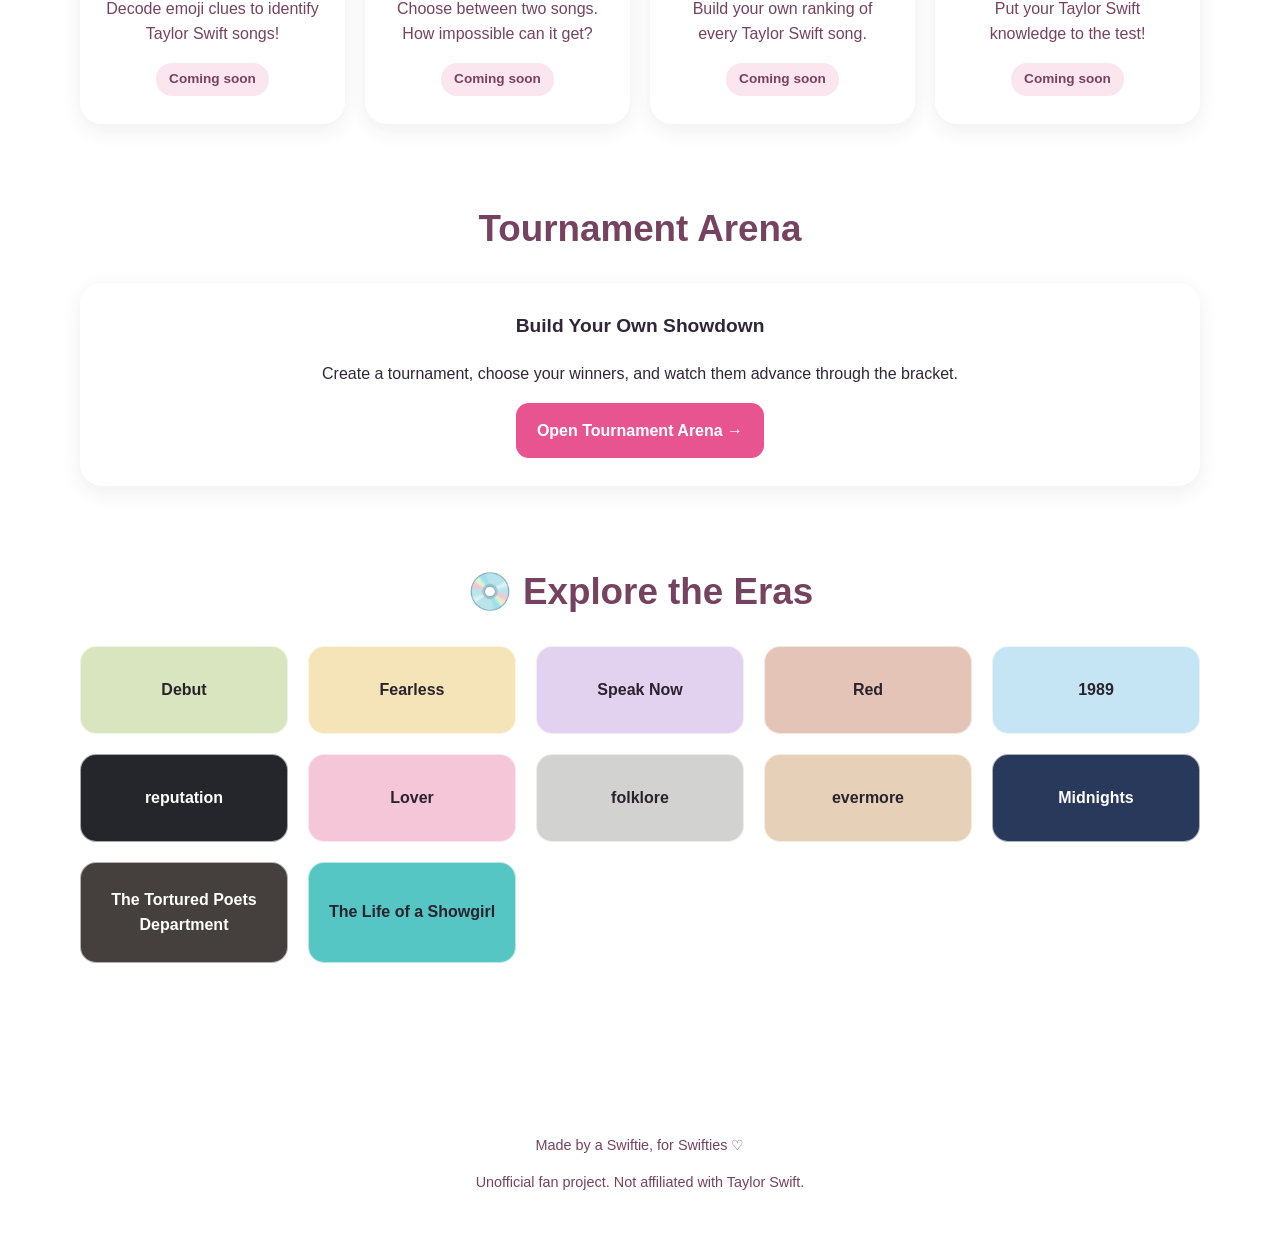
==== commit 46c18030: "Fix tournament preview text contrast across album themes" ====
--- a/index.html
+++ b/index.html
@@ -402,7 +402,18 @@
     .tournament-reset { margin-top: 1rem; }
     @media (max-width: 35rem) { .tournament-fields { grid-template-columns: 1fr; } }
 
-  </style>
+
+    /* Tournament preview stays readable against its light card in every era. */
+    #tournaments .card {
+      color: #302639;
+    }
+    #tournaments .card h3,
+    #tournaments .card p {
+      color: #302639;
+      opacity: 1;
+      text-shadow: none;
+    }
+\n  </style>
 </head>
 
 <body>
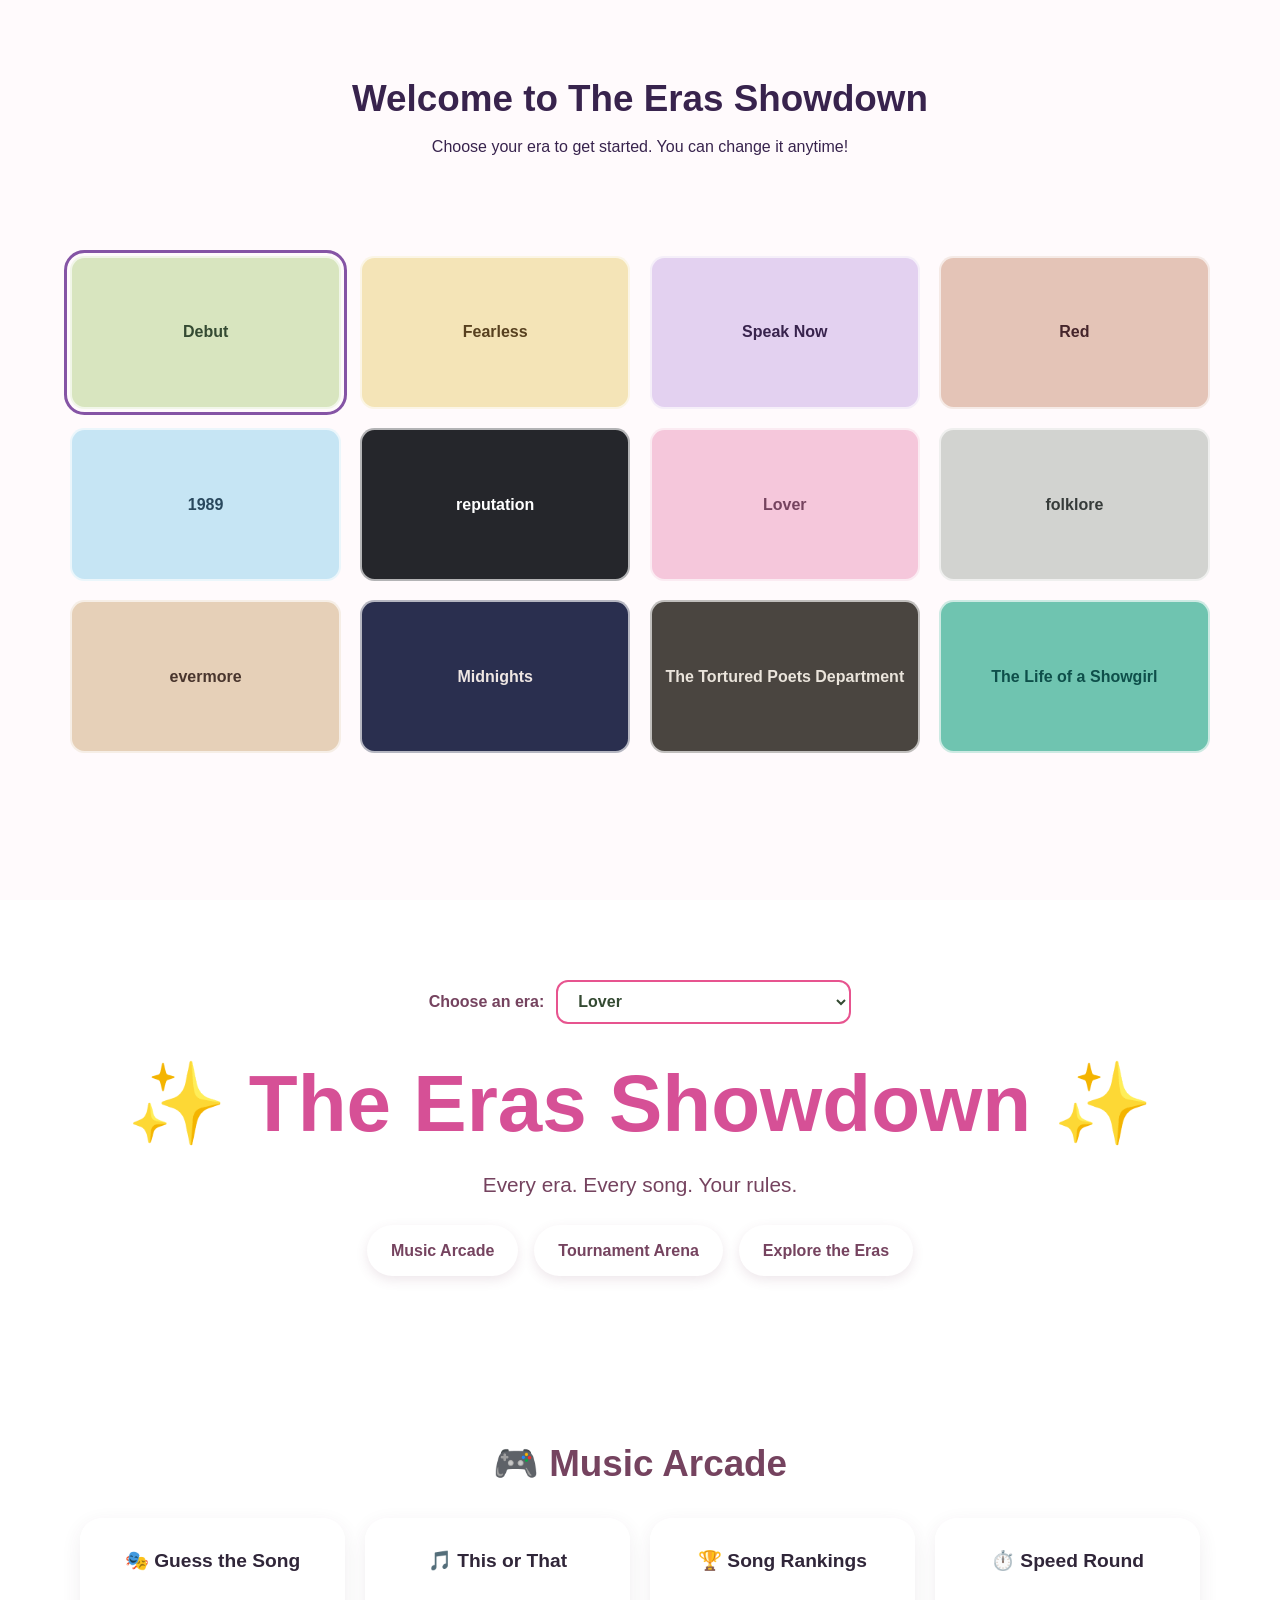
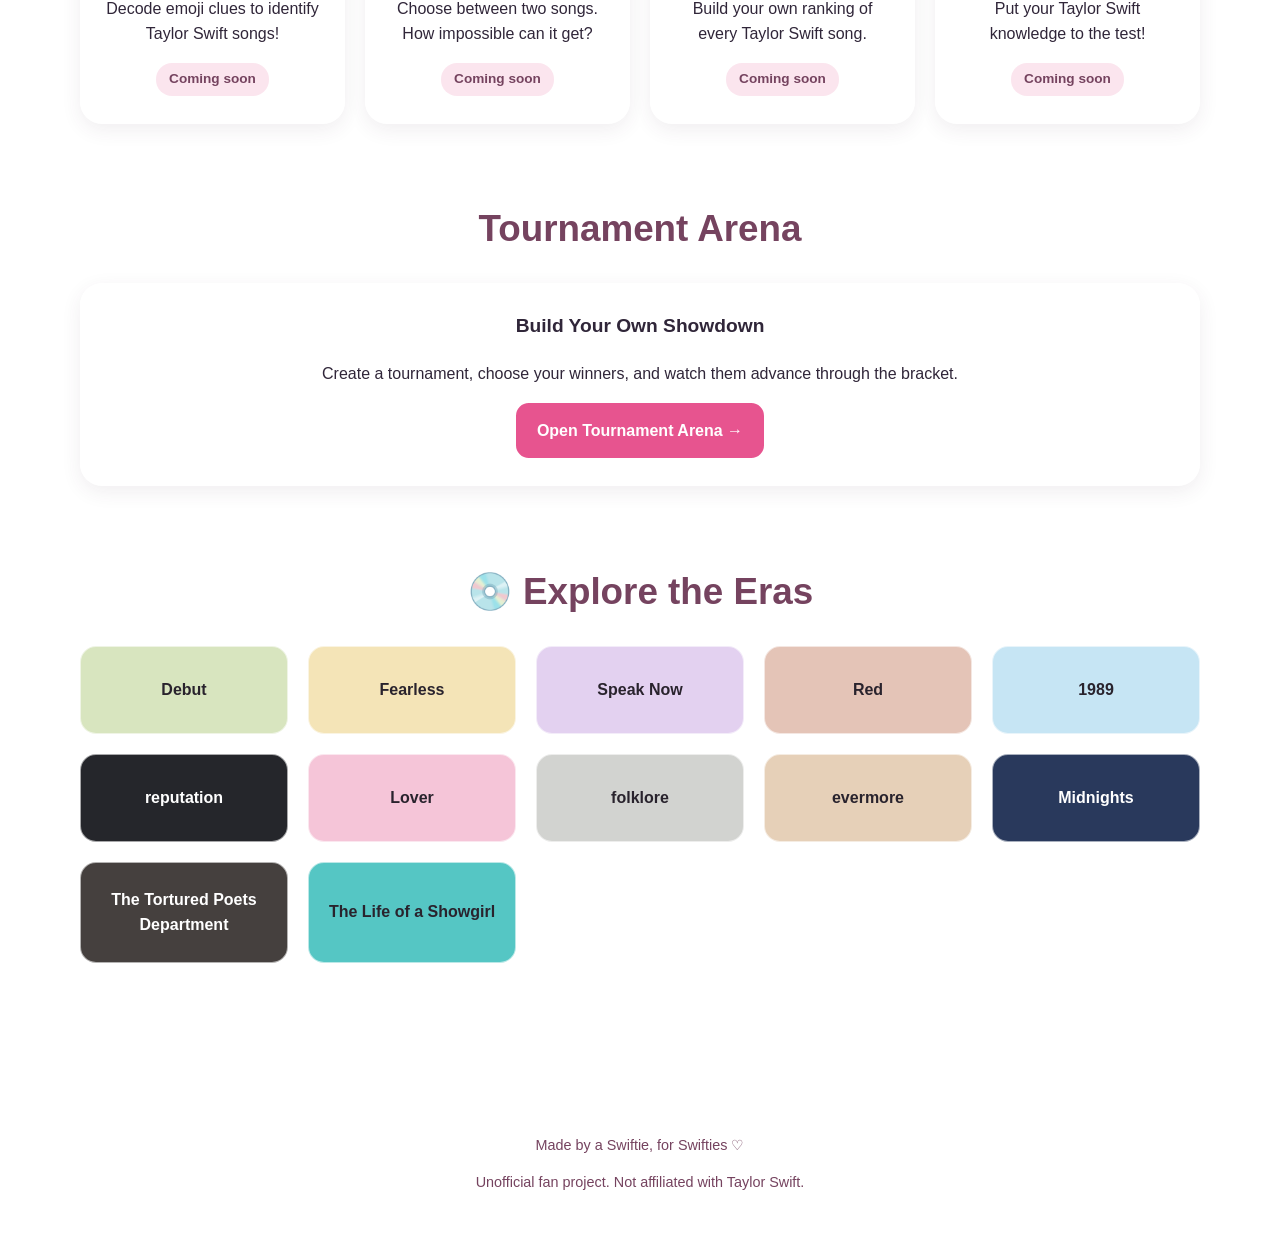
==== commit 46f67452: "Fix Music Arcade card text contrast in every album theme" ====
--- a/index.html
+++ b/index.html
@@ -413,7 +413,17 @@
       opacity: 1;
       text-shadow: none;
     }
-\n  </style>
+\n
+    /* Music Arcade cards have light backgrounds: enforce readable dark text. */
+    #games .card,
+    #games .card h3,
+    #games .card p {
+      color: #302639;
+      opacity: 1;
+      text-shadow: none;
+    }
+
+  </style>
 </head>
 
 <body>
